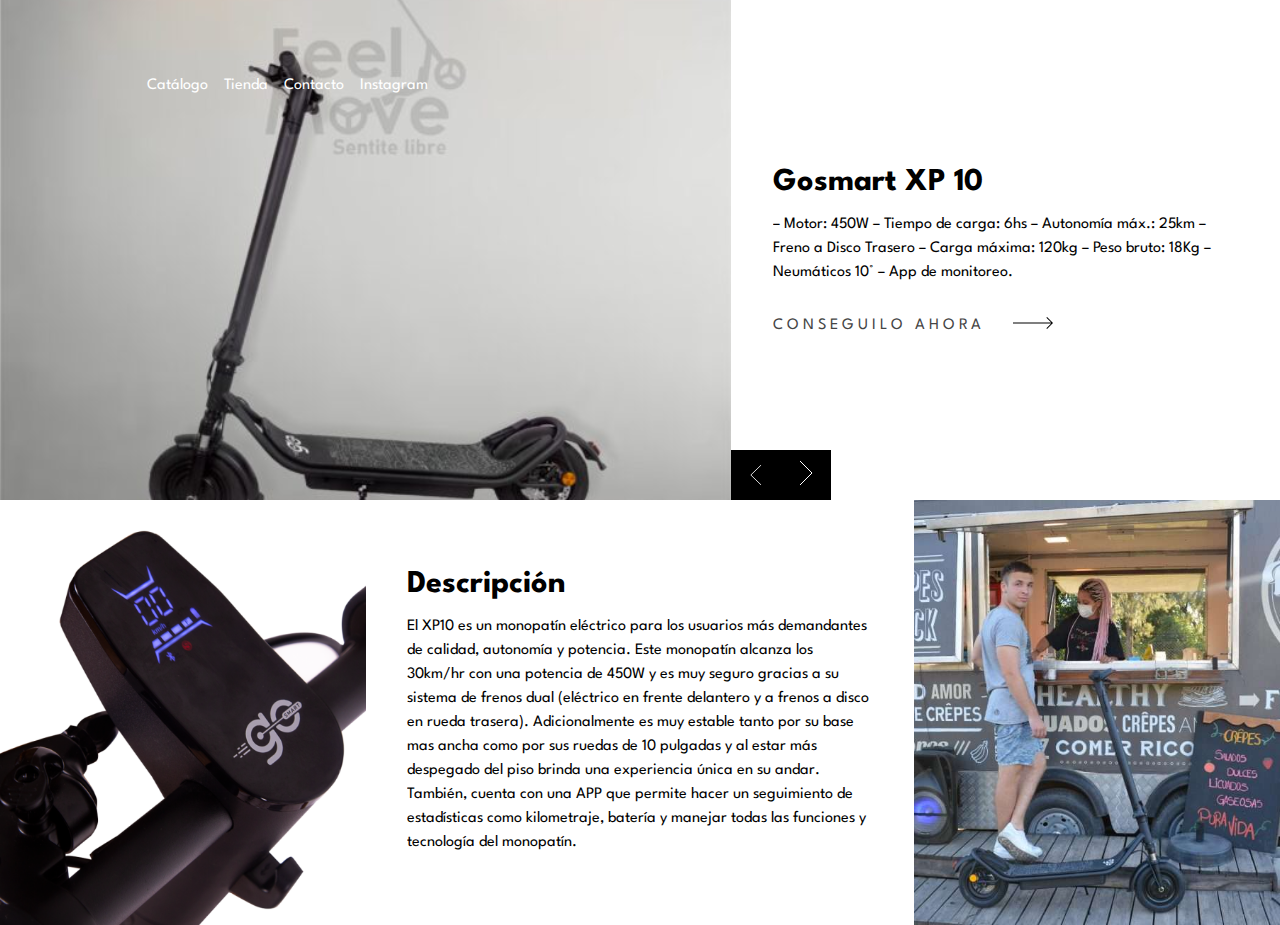
==== index.html @ a24078dc "catalogo" ====
<!DOCTYPE html>
<html lang="en">
<head>
  <meta charset="UTF-8">
  <meta name="viewport" content="width=device-width, initial-scale=1.0"> 
  <link rel="icon" type="image/png" sizes="32x32" href="./images/favicon-32x32.png">
  <title>Catálogo Monopatines</title>
  <link rel="stylesheet" href="./css/style.css">
  <link rel="preconnect" href="https://fonts.googleapis.com">
  <link rel="preconnect" href="https://fonts.gstatic.com" crossorigin>
  <link href="https://fonts.googleapis.com/css2?family=League+Spartan:wght@500;600;700&display=swap" rel="stylesheet">
</head>
<body>

  
  <main class="main">
    <seccion class="main__hero">

      <nav class="main__nav container">

        <div class="bars__menu">
          <span class="line1__bars--menu"></span>
          <span class="line2__bars--menu"></span>
          <span class="line3__bars--menu"></span>
        </div>

        <script src="./javascript/script.js"></script>

        <!-- <img src="./images/logo.svg" class="main__logo"> -->

        <ul class="main__links">
          <li class="main__list">
            <a href="#" class="main__link">Catálogo</a>
          </li>
          
          <li class="main__list">
            <a href="https://feelmove.com.ar/" target="_blank" class="main__link">Tienda</a>
          </li>

          <!-- <li class="main__list">
            <a href="#" class="main__link">Feel Move</a>
          </li> -->

          <li class="main__list">
            <a href="https://feelmove.com.ar/contacto/" target="_blank" class="main__link">Contacto</a>
          </li>

          <li class="main__list">
            <a href="https://www.instagram.com/feelmoveoficial" target="_blank" class="main__link">Instagram</a>
          </li>
        
        </ul>
      </nav>
    </seccion>

    <seccion class="main__shop ">
      <div class="main__content container">
        <h2 class="main__title">Gosmart XP 10</h2>

        <p class="main__paragraph">
           – Motor: 450W
           – Tiempo de carga: 6hs
           – Autonomía máx.: 25km
           – Freno a Disco Trasero
           – Carga máxima: 120kg
           – Peso bruto: 18Kg
           – Neumáticos 10°
           – App de monitoreo.</p>

        <a href="https://feelmove.com.ar/contacto/" target="_blank" class="main__cta">Conseguilo ahora <img src="./images/icon-arrow.svg" class="main__arrow"></a>
      </div>
    </seccion>

    <div class="main__bg"></div>

    <seccion class="main__about ">
      <div class="main__content container">
        <h3 class="main__title"> Descripción</h3>
        <p class="main__paragraph main__paragraph--about">El XP10 es un monopatín eléctrico para los usuarios más demandantes de calidad, autonomía y potencia. Este monopatín alcanza los 30km/hr con una potencia de 450W y es muy seguro gracias a su sistema de frenos dual (eléctrico en frente delantero y a frenos a disco en rueda trasera). Adicionalmente es muy estable tanto por su base mas ancha como por sus ruedas de 10 pulgadas y al estar más despegado del piso brinda una experiencia única en su andar. También, cuenta con una APP que permite hacer un seguimiento de estadísticas como kilometraje, batería y manejar todas las funciones y tecnología del monopatín.</p>
      </div>
    </seccion>

    <div class="main__bg main__bg--second"></div>

    <div class="main__controls">
     
     <img src="./images/icon-angle-left.svg" class="main__arrows" >
     <a href="index2.html"><img src="./images/icon-angle-right.svg" class="main__arrows"></a> 
     
    </div>
    

  </main>
</body>
</html>
---- css/style.css ----
:root{
    --Dark-Gray: hsl(0, 0%, 63%);
    --Black: hsl(0, 0%, 0%);
    --White: hsl(0, 0%, 100%);
    --Very-Dark-Gray: hsl(0, 0%, 27%);
}

*{
    margin: 0 ;
    box-sizing: border-box;
}

body{
    font-family: 'League Spartan', sans-serif;
}

.container{
    width: 90%;
    margin: 0 auto;
    padding: 60px 0;
    overflow: hidden;
}

.main{
    max-width: 1400px;
    margin: 0auto;
    display: grid;
    grid-template: repeat(5, max-content)/ 1fr;
    grid-template-areas: 
    "main"
    "shop"
    "image1"
    "about"
    "image2";
}

.main__hero{
    min-height: 500px;
    background-image:url(../images/Go_Smart_1_XP10.jpg);
    background-size: cover;
    background-position: center;
    grid-area: main;
}

.main__nav{
    display: flex;
    align-items: center;
}

.main_hamburger{
    cursor: pointer;
}

.bars__menu{
    width: 30px;
    height: 30px;
    opacity: 0.6;
    cursor: pointer;
    padding-top: .5em;
    box-shadow: .5px gray 2px;
    
    
}
.bars__menu span{
    display: block;
    width: 100%;
    height: 6px;
    background: #fff;
    margin-top:7px;
    transform-origin: 0px 100%;
    transition: all 300ms;
}

.activeline1__bars--menu{
    transform: rotate(45deg); 
    translate: (-2px, 1px);
}
.activeline2__bars--menu{
    opacity: .5;
    margin-left: -30px;
}
.activeline3__bars--menu{
    transform: rotate(-45deg); 
    translate: (-4px, 2px);
}



.main__links{
    display: none;
}

.main__logo{
    margin: 0 auto;
}

.main__controls{
    grid-area: main;
    /*propiedad para alinear a los hijos en css grid -aling-self- y -justify-self
    tambien hay un shorjan que se puede utilizar -place-self:end*/
    align-self:end;
    justify-self:end;
    background-color: var(--Black);
    width: 100px;
    height: 50px;
    display: flex;
    align-items: center;
    justify-content: space-around;
}

.main__arrows{
    height: 40%;
}

.main__shop{
    grid-area: shop;
}

.main__content{
    height: 100%;
    display: flex;
    flex-direction: column;
    justify-content: center;
}

.main__title{
    color: var(--Black);
    font-size: 2rem;
}

.main__paragraph{
    line-height: 1.5;
    margin: 1em 0 2em;
}

.main__paragraph--about{
    margin: 1em 0 0 0;
}

.main__cta{
    text-decoration: none;
    color:var(--Very-Dark-Gray);
    text-transform: uppercase;
    letter-spacing: 4px;
}

.main__arrow{
    margin-left: 20px;
}

.main__bg{
    grid-area: image1;
    min-height: 250px;
    height: 100%;
    background-image:url(../images/XP10-Display-foco-600x600.png);
    background-size: cover;
    background-position: center;
}

.main__about{
    grid-area:about;
}

.main__bg--second{
    grid-area: image2;
    background-image: url(../images/XP10-Pepe-FoodTrack-PURA-VIDA-600x600.jpg);
}

@media (min-width:768px){

    .container{
        width: 85%;
        padding:70px 0;
    }
    .main{
        grid-template-columns: repeat(7,1fr);
        grid-template-areas: 
        "main main main main shop shop shop"
        "main main main main shop shop shop"
        "main main main main shop shop shop"
        "image1 image1 about about about image2 image2"
        "image1 image1 about about about image2 image2" 
    }

    .main__hero{
        /* background-image: url(../images/desktop-image-hero-1.jpg); */
        max-width: 961px;
    }

    .main__controls{
        grid-area: shop;
        justify-self:start;
    }

    .main_hamburger{
        display: none;
    }

    .main__logo{
        margin: 0;
        min-width: 100px;
    }

    .main__links{
       display: none; 
       padding:0;
       display: grid;
       grid-auto-flow: column;
       gap:1em;
       margin-left: 10%; 
    }

    .main__list{
        list-style: none;
    }

    .main__link{
        color: var(--White);
        text-decoration: none;
    }

    .bars__menu span{
        display: none;
       
    }

}
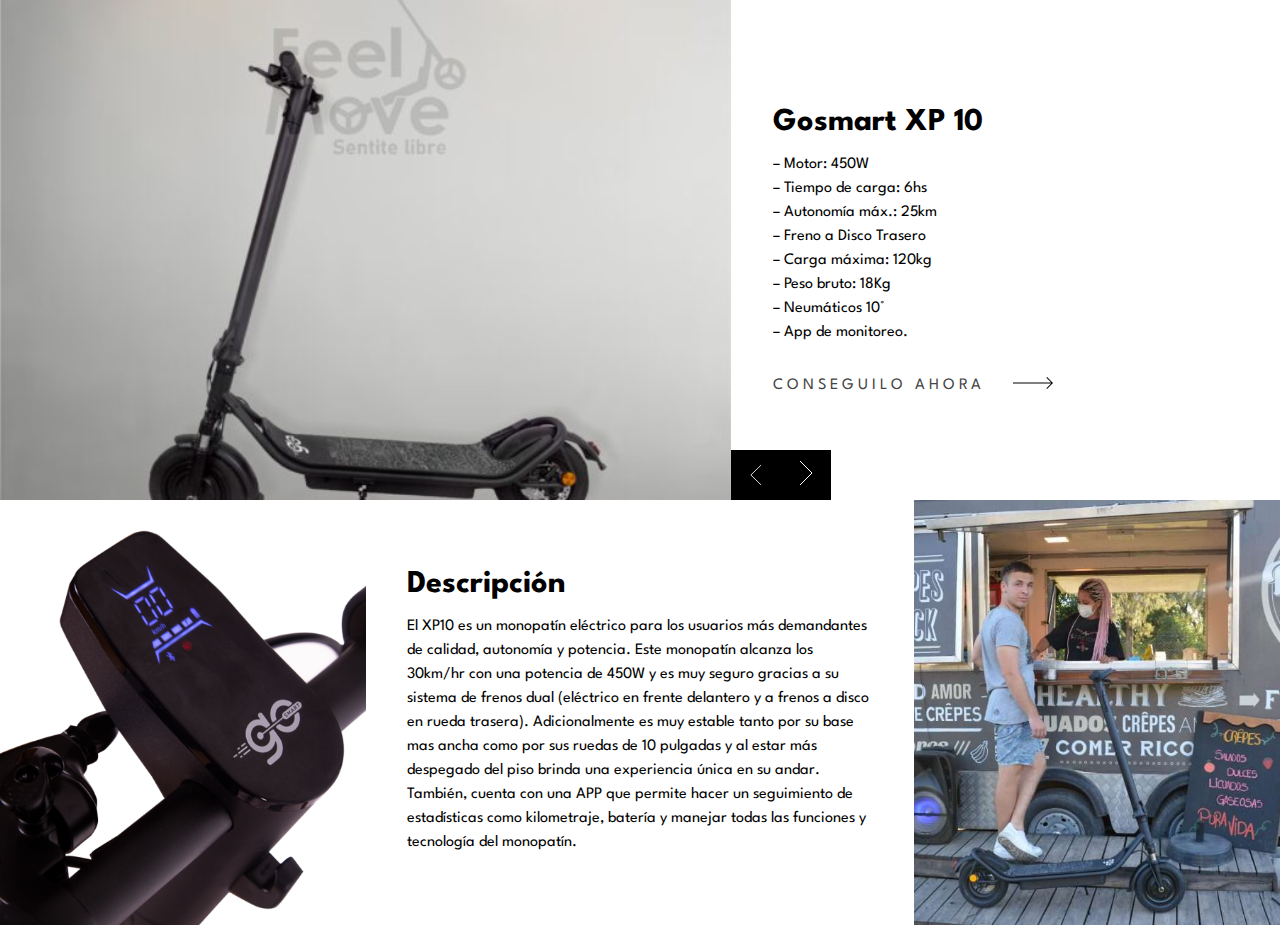
==== commit 966ce86c: "ultima modificacion" ====
--- a/index.html
+++ b/index.html
@@ -58,13 +58,13 @@
         <h2 class="main__title">Gosmart XP 10</h2>
 
         <p class="main__paragraph">
-           – Motor: 450W
-           – Tiempo de carga: 6hs
-           – Autonomía máx.: 25km
-           – Freno a Disco Trasero
-           – Carga máxima: 120kg
-           – Peso bruto: 18Kg
-           – Neumáticos 10°
+           – Motor: 450W <br>
+           – Tiempo de carga: 6hs <br>
+           – Autonomía máx.: 25km <br>
+           – Freno a Disco Trasero <br>
+           – Carga máxima: 120kg <br>
+           – Peso bruto: 18Kg <br>
+           – Neumáticos 10° <br>
            – App de monitoreo.</p>
 
         <a href="https://feelmove.com.ar/contacto/" target="_blank" class="main__cta">Conseguilo ahora <img src="./images/icon-arrow.svg" class="main__arrow"></a>
--- a/css/style.css
+++ b/css/style.css
@@ -215,6 +215,7 @@
     }
 
     .main__link{
+        display: none; /*hacer un nuevo commit para actualizar el codigo en git*/
         color: var(--White);
         text-decoration: none;
     }
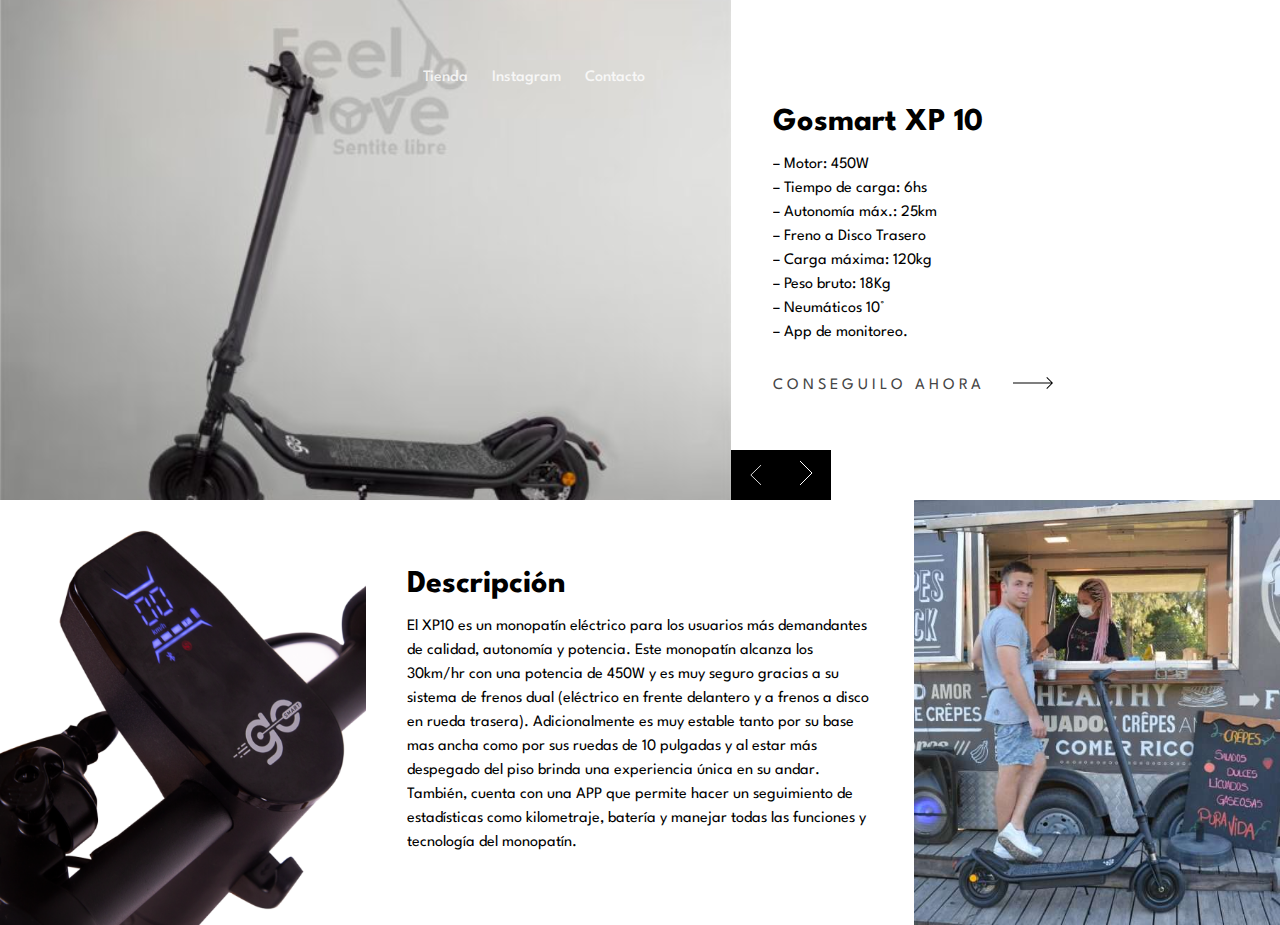
==== commit 46a4424d: "se agrega menu de navegación a las páginas" ====
--- a/index.html
+++ b/index.html
@@ -18,39 +18,32 @@
 
       <nav class="main__nav container">
 
-        <div class="bars__menu">
-          <span class="line1__bars--menu"></span>
-          <span class="line2__bars--menu"></span>
-          <span class="line3__bars--menu"></span>
-        </div>
-
-        <script src="./javascript/script.js"></script>
-
-        <!-- <img src="./images/logo.svg" class="main__logo"> -->
+        <div class="nav__conteiner">
 
         <ul class="main__links">
-          <li class="main__list">
-            <a href="#" class="main__link">Catálogo</a>
-          </li>
-          
+                   
           <li class="main__list">
             <a href="https://feelmove.com.ar/" target="_blank" class="main__link">Tienda</a>
-          </li>
-
-          <!-- <li class="main__list">
-            <a href="#" class="main__link">Feel Move</a>
-          </li> -->
-
-          <li class="main__list">
-            <a href="https://feelmove.com.ar/contacto/" target="_blank" class="main__link">Contacto</a>
           </li>
 
           <li class="main__list">
             <a href="https://www.instagram.com/feelmoveoficial" target="_blank" class="main__link">Instagram</a>
           </li>
+
+          <li class="main__list">
+            <a href="https://feelmove.com.ar/contacto/" target="_blank" class="main__link">Contacto</a>
+          </li>
+        </ul>
+
+        <figure class="nav__logo">
+          <img src="./images/menu.svg" class="nav__img" alt="">
+        </figure>
         
-        </ul>
+      </div>
       </nav>
+
+      <script src="./javascript/script.js"></script>
+
     </seccion>
 
     <seccion class="main__shop ">
--- a/css/style.css
+++ b/css/style.css
@@ -42,56 +42,58 @@
     grid-area: main;
 }
 
-.main__nav{
+
+.nav__conteiner{
+    width: 90%;
+    height: 100%;
+    margin: 0 auto;
     display: flex;
     align-items: center;
-}
-
-.main_hamburger{
+    justify-content: flex-end;
+}
+
+.nav__logo{
     cursor: pointer;
-}
-
-.bars__menu{
+    z-index: 1;
+    
+}
+
+.nav__img{
     width: 30px;
-    height: 30px;
-    opacity: 0.6;
-    cursor: pointer;
-    padding-top: .5em;
-    box-shadow: .5px gray 2px;
+    display: block;
     
-    
-}
-.bars__menu span{
-    display: block;
+}
+
+.main__links{
+    background: #19191a;
     width: 100%;
-    height: 6px;
-    background: #fff;
-    margin-top:7px;
-    transform-origin: 0px 100%;
-    transition: all 300ms;
-}
-
-.activeline1__bars--menu{
-    transform: rotate(45deg); 
-    translate: (-2px, 1px);
-}
-.activeline2__bars--menu{
-    opacity: .5;
-    margin-left: -30px;
-}
-.activeline3__bars--menu{
-    transform: rotate(-45deg); 
-    translate: (-4px, 2px);
-}
-
-
-
-.main__links{
-    display: none;
-}
-
-.main__logo{
-    margin: 0 auto;
+    max-width: 450px;
+    opacity: .8;
+    position: fixed;
+    left: 0;
+    top: 0px;
+    bottom: 0;
+    display: flex;
+    flex-direction: column;
+    justify-content: space-evenly;
+    align-items: center;
+    transform: translate(-100%);
+    transition: transform .6s;
+    z-index: 0;
+}
+
+.list--show{
+    transform: translate(0%);
+}
+
+.main__list{
+    list-style: none;
+}
+
+.main__link{
+    color: #fff;
+    text-decoration: none;
+    font-weight: 500;
 }
 
 .main__controls{
@@ -192,37 +194,23 @@
         justify-self:start;
     }
 
-    .main_hamburger{
+   
+
+    .main__links{
+        position: unset;
+        flex-direction: row;
+        background: none;
+        transform: unset;
+        transition: none;
+        justify-content: flex-end;
+        gap: 1.5em;
+        font-weight: 600;
+    }
+
+    .nav__logo{
         display: none;
     }
 
-    .main__logo{
-        margin: 0;
-        min-width: 100px;
-    }
-
-    .main__links{
-       display: none; 
-       padding:0;
-       display: grid;
-       grid-auto-flow: column;
-       gap:1em;
-       margin-left: 10%; 
-    }
-
-    .main__list{
-        list-style: none;
-    }
-
-    .main__link{
-        display: none; /*hacer un nuevo commit para actualizar el codigo en git*/
-        color: var(--White);
-        text-decoration: none;
-    }
-
-    .bars__menu span{
-        display: none;
-       
-    }
+  
 
 }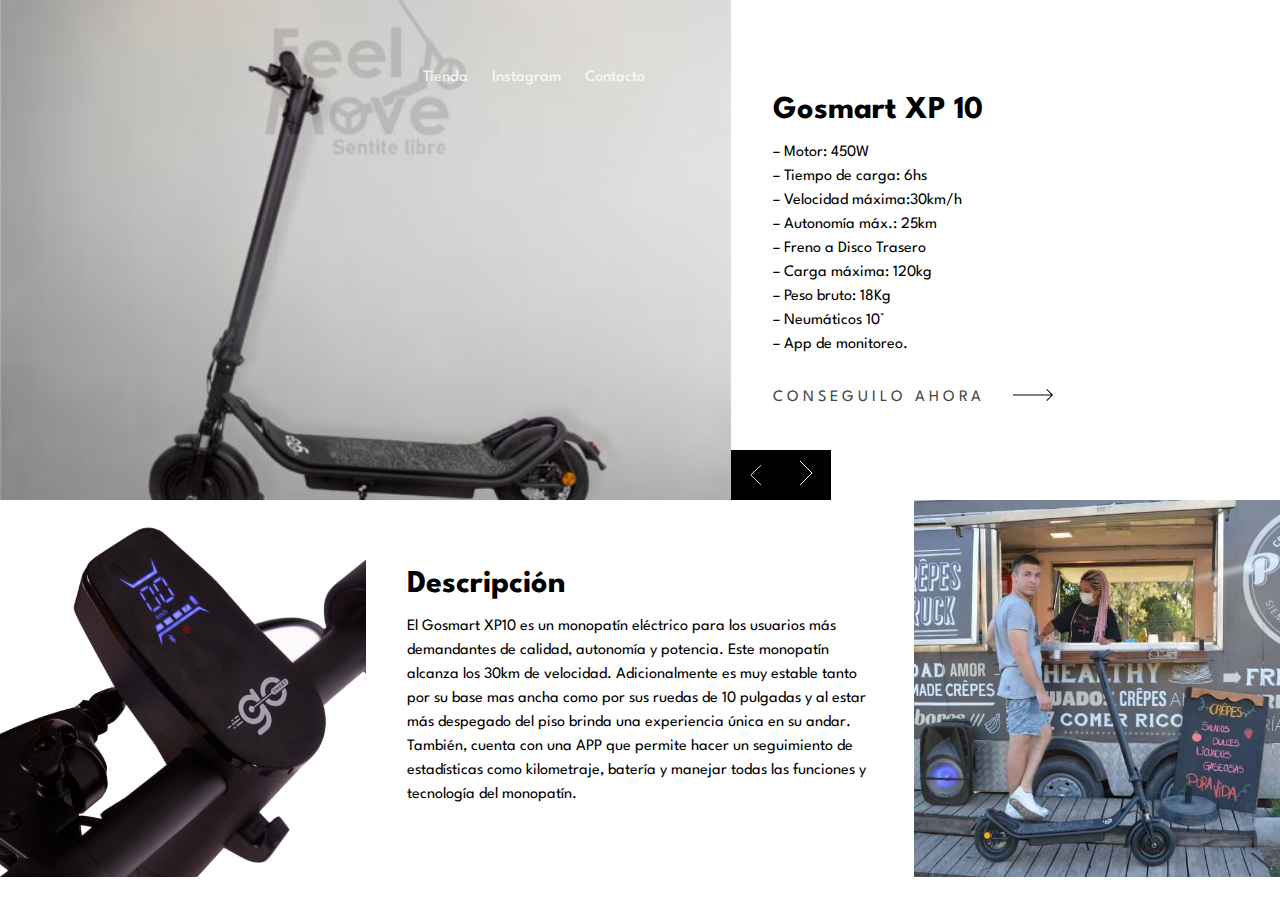
==== commit 8cc06e8d: "Correcciones de texto" ====
--- a/index.html
+++ b/index.html
@@ -53,6 +53,7 @@
         <p class="main__paragraph">
            – Motor: 450W <br>
            – Tiempo de carga: 6hs <br>
+           – Velocidad máxima:30km/h <br>
            – Autonomía máx.: 25km <br>
            – Freno a Disco Trasero <br>
            – Carga máxima: 120kg <br>
@@ -69,7 +70,7 @@
     <seccion class="main__about ">
       <div class="main__content container">
         <h3 class="main__title"> Descripción</h3>
-        <p class="main__paragraph main__paragraph--about">El XP10 es un monopatín eléctrico para los usuarios más demandantes de calidad, autonomía y potencia. Este monopatín alcanza los 30km/hr con una potencia de 450W y es muy seguro gracias a su sistema de frenos dual (eléctrico en frente delantero y a frenos a disco en rueda trasera). Adicionalmente es muy estable tanto por su base mas ancha como por sus ruedas de 10 pulgadas y al estar más despegado del piso brinda una experiencia única en su andar. También, cuenta con una APP que permite hacer un seguimiento de estadísticas como kilometraje, batería y manejar todas las funciones y tecnología del monopatín.</p>
+        <p class="main__paragraph main__paragraph--about">El Gosmart XP10 es un monopatín eléctrico para los usuarios más demandantes de calidad, autonomía y potencia. Este monopatín alcanza los 30km de velocidad. Adicionalmente es muy estable tanto por su base mas ancha como por sus ruedas de 10 pulgadas y al estar más despegado del piso brinda una experiencia única en su andar. También, cuenta con una APP que permite hacer un seguimiento de estadísticas como kilometraje, batería y manejar todas las funciones y tecnología del monopatín.</p>
       </div>
     </seccion>
 
--- a/css/style.css
+++ b/css/style.css
@@ -204,7 +204,7 @@
         transition: none;
         justify-content: flex-end;
         gap: 1.5em;
-        font-weight: 600;
+        
     }
 
     .nav__logo{
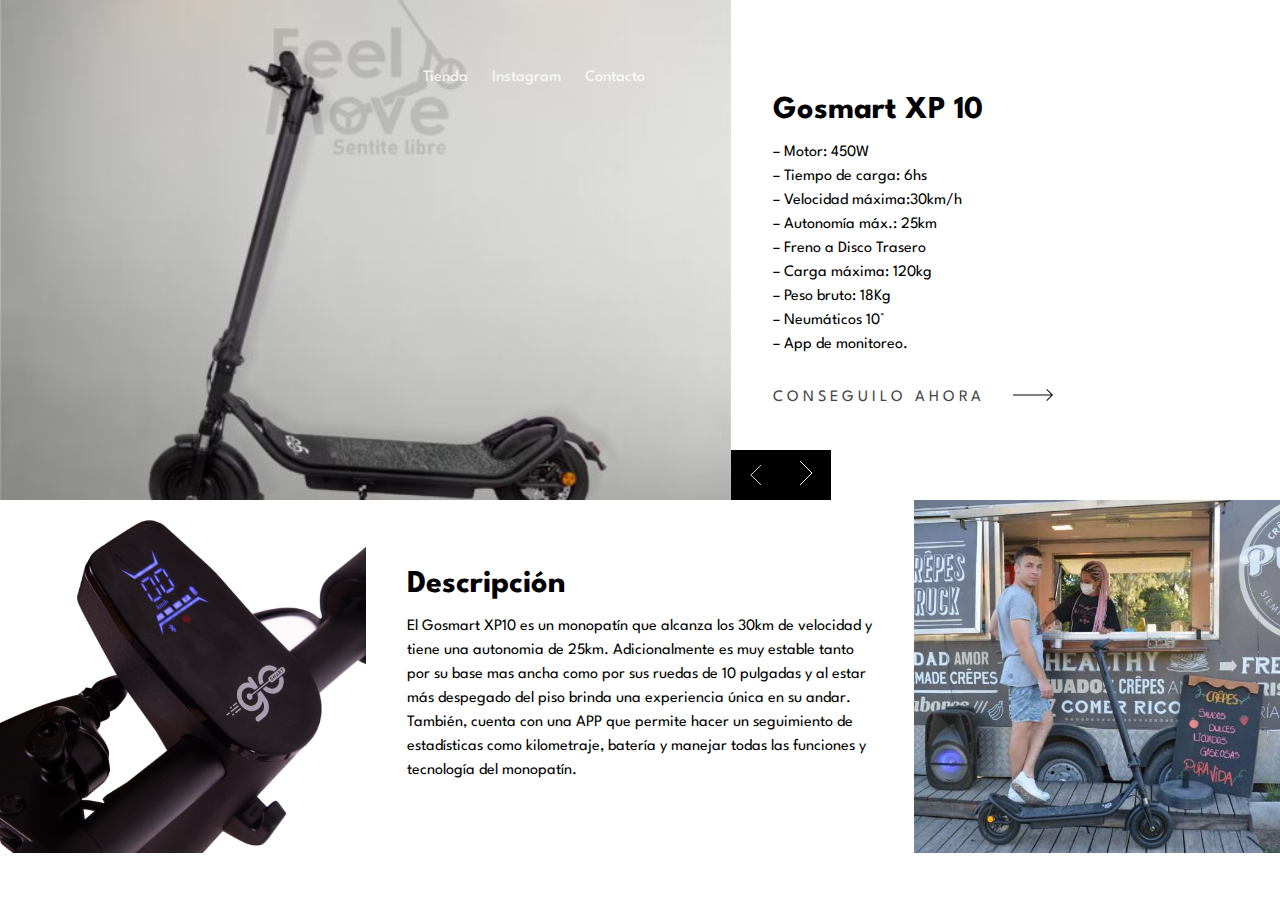
==== commit facf5d56: "cambio de texto Gosmart" ====
--- a/index.html
+++ b/index.html
@@ -70,7 +70,7 @@
     <seccion class="main__about ">
       <div class="main__content container">
         <h3 class="main__title"> Descripción</h3>
-        <p class="main__paragraph main__paragraph--about">El Gosmart XP10 es un monopatín eléctrico para los usuarios más demandantes de calidad, autonomía y potencia. Este monopatín alcanza los 30km de velocidad. Adicionalmente es muy estable tanto por su base mas ancha como por sus ruedas de 10 pulgadas y al estar más despegado del piso brinda una experiencia única en su andar. También, cuenta con una APP que permite hacer un seguimiento de estadísticas como kilometraje, batería y manejar todas las funciones y tecnología del monopatín.</p>
+        <p class="main__paragraph main__paragraph--about">El Gosmart XP10 es un monopatín que alcanza los 30km de velocidad y tiene una autonomia de 25km. Adicionalmente es muy estable tanto por su base mas ancha como por sus ruedas de 10 pulgadas y al estar más despegado del piso brinda una experiencia única en su andar. También, cuenta con una APP que permite hacer un seguimiento de estadísticas como kilometraje, batería y manejar todas las funciones y tecnología del monopatín.</p>
       </div>
     </seccion>
 
